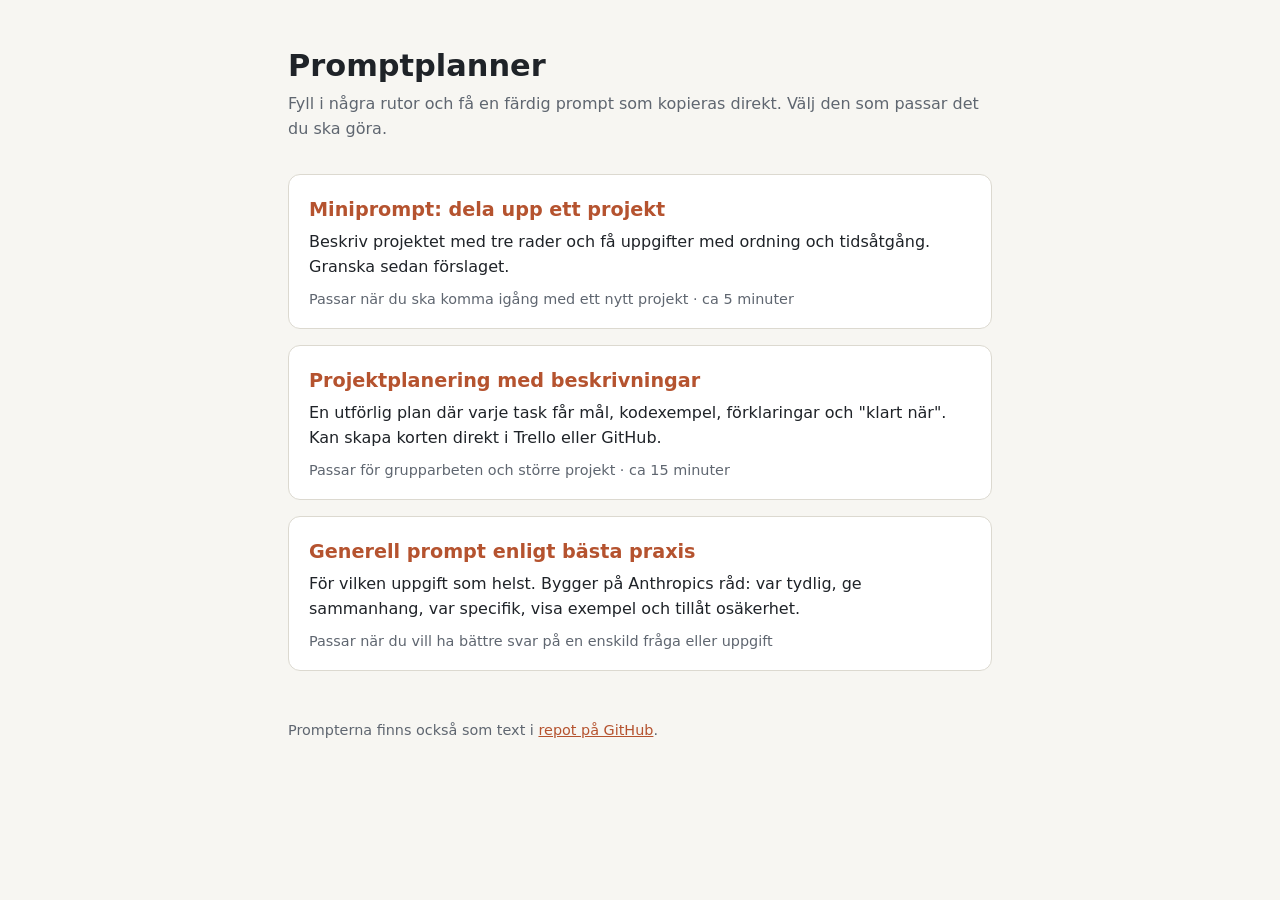
==== docs/index.html @ f5efc2ca "Promptplanner på GitHub Pages Startsida där man väljer prompt, och tre generatorer som bygger en fär" ====
<!doctype html>
<html lang="sv">
<head>
  <meta charset="utf-8">
  <meta name="viewport" content="width=device-width, initial-scale=1">
  <title>Promptplanner</title>
  <meta name="description" content="Fyll i några rutor och få en färdig prompt att klistra in i din AI.">
  <link rel="stylesheet" href="assets/style.css">
</head>
<body>
  <main class="wrap">
    <h1>Promptplanner</h1>
    <p class="lead">Fyll i några rutor och få en färdig prompt som kopieras direkt. Välj den som passar det du ska göra.</p>

    <div class="cards">
      <a class="card" href="miniprompt.html">
        <h2>Miniprompt: dela upp ett projekt</h2>
        <p>Beskriv projektet med tre rader och få uppgifter med ordning och tidsåtgång. Granska sedan förslaget.</p>
        <p class="meta">Passar när du ska komma igång med ett nytt projekt · ca 5 minuter</p>
      </a>

      <a class="card" href="planering.html">
        <h2>Projektplanering med beskrivningar</h2>
        <p>En utförlig plan där varje task får mål, kodexempel, förklaringar och "klart när". Kan skapa korten direkt i Trello eller GitHub.</p>
        <p class="meta">Passar för grupparbeten och större projekt · ca 15 minuter</p>
      </a>

      <a class="card" href="prompt.html">
        <h2>Generell prompt enligt bästa praxis</h2>
        <p>För vilken uppgift som helst. Bygger på Anthropics råd: var tydlig, ge sammanhang, var specifik, visa exempel och tillåt osäkerhet.</p>
        <p class="meta">Passar när du vill ha bättre svar på en enskild fråga eller uppgift</p>
      </a>
    </div>

    <footer>
      Prompterna finns också som text i
      <a href="https://github.com/marcusjobb/clo26-csharp-trello-klient/tree/main/docs">repot på GitHub</a>.
    </footer>
  </main>
</body>
</html>
---- docs/assets/style.css ----
/* ---------- Färger: ljust tema som standard, mörkt om systemet vill ---------- */
:root {
  --bg: #f7f6f2;
  --surface: #ffffff;
  --text: #1f2328;
  --muted: #5f6670;
  --border: #dcd9d0;
  --accent: #b5532f;
  --accent-text: #ffffff;
  --focus: #2f6fb5;
  --ok: #2e7d4f;
  --error: #b3261e;
  --code-bg: #f1efe8;
  color-scheme: light;
}

@media (prefers-color-scheme: dark) {
  :root {
    --bg: #17181a;
    --surface: #212226;
    --text: #e8e6e1;
    --muted: #a3a6ad;
    --border: #3a3c42;
    --accent: #e07a52;
    --accent-text: #17181a;
    --focus: #7fb0ea;
    --ok: #6cc28f;
    --error: #f08a80;
    --code-bg: #1b1c1f;
    color-scheme: dark;
  }
}

* { box-sizing: border-box; }

body {
  margin: 0;
  background: var(--bg);
  color: var(--text);
  font: 16px/1.55 system-ui, -apple-system, "Segoe UI", Roboto, sans-serif;
}

.wrap {
  max-width: 46rem;
  margin: 0 auto;
  padding: 2.5rem 1rem 4rem;
}

h1 { font-size: 1.9rem; line-height: 1.2; margin: 0.5rem 0 0.5rem; }
h2 { font-size: 1.2rem; margin: 2rem 0 0.75rem; }
.lead { color: var(--muted); margin: 0 0 2rem; }
a { color: var(--accent); }
.back { text-decoration: none; font-size: 0.95rem; }
code { background: var(--code-bg); padding: 0.1em 0.35em; border-radius: 4px; font-size: 0.92em; }

/* ---------- Startsidans kort ---------- */
.cards { display: grid; gap: 1rem; }

.card {
  display: block;
  background: var(--surface);
  border: 1px solid var(--border);
  border-radius: 12px;
  padding: 1.25rem 1.25rem 1.1rem;
  color: inherit;
  text-decoration: none;
  transition: border-color 0.15s, transform 0.15s;
}
.card:hover, .card:focus-visible { border-color: var(--accent); transform: translateY(-2px); }
.card h2 { margin: 0 0 0.35rem; color: var(--accent); }
.card p { margin: 0 0 0.5rem; }
.card .meta { color: var(--muted); font-size: 0.9rem; margin: 0; }

/* ---------- Formulär ---------- */
.field { margin-bottom: 1.25rem; }

.field label { display: block; font-weight: 600; margin-bottom: 0.2rem; }
.field .hint { display: block; color: var(--muted); font-size: 0.9rem; margin-bottom: 0.4rem; }
.field .req { color: var(--accent); }

input[type="text"], textarea, select {
  width: 100%;
  font: inherit;
  color: var(--text);
  background: var(--surface);
  border: 1px solid var(--border);
  border-radius: 8px;
  padding: 0.6rem 0.75rem;
}
textarea { min-height: 5.5rem; resize: vertical; }
input:focus, textarea:focus, select:focus, button:focus-visible {
  outline: 2px solid var(--focus);
  outline-offset: 1px;
}
.invalid { border-color: var(--error) !important; }

.check { display: flex; gap: 0.6rem; align-items: flex-start; font-weight: 400 !important; }
.check input { margin-top: 0.35rem; width: 1.05rem; height: 1.05rem; flex: none; }

.actions { display: flex; flex-wrap: wrap; gap: 0.6rem; margin-top: 1.5rem; }

button {
  font: inherit;
  font-weight: 600;
  border-radius: 8px;
  padding: 0.65rem 1.1rem;
  border: 1px solid var(--border);
  background: var(--surface);
  color: var(--text);
  cursor: pointer;
}
button.primary { background: var(--accent); border-color: var(--accent); color: var(--accent-text); }
button:hover { filter: brightness(1.07); }

/* ---------- Resultat ---------- */
#output {
  font: 0.92rem/1.5 ui-monospace, "Cascadia Code", Consolas, monospace;
  background: var(--code-bg);
  min-height: 12rem;
  white-space: pre-wrap;
}
#status { margin: 0 0 0.6rem; font-weight: 600; min-height: 1.5em; }
#status.ok { color: var(--ok); }
#status.error { color: var(--error); }

/* ---------- Infoblock ---------- */
.box {
  background: var(--surface);
  border: 1px solid var(--border);
  border-radius: 12px;
  padding: 1rem 1.25rem;
  margin: 1.5rem 0;
}
.box h2 { margin-top: 0; }
.box ul { padding-left: 1.2rem; margin: 0.5rem 0 0; }
.box li { margin-bottom: 0.35rem; }
details summary { cursor: pointer; font-weight: 600; }

footer { margin-top: 3rem; color: var(--muted); font-size: 0.9rem; }
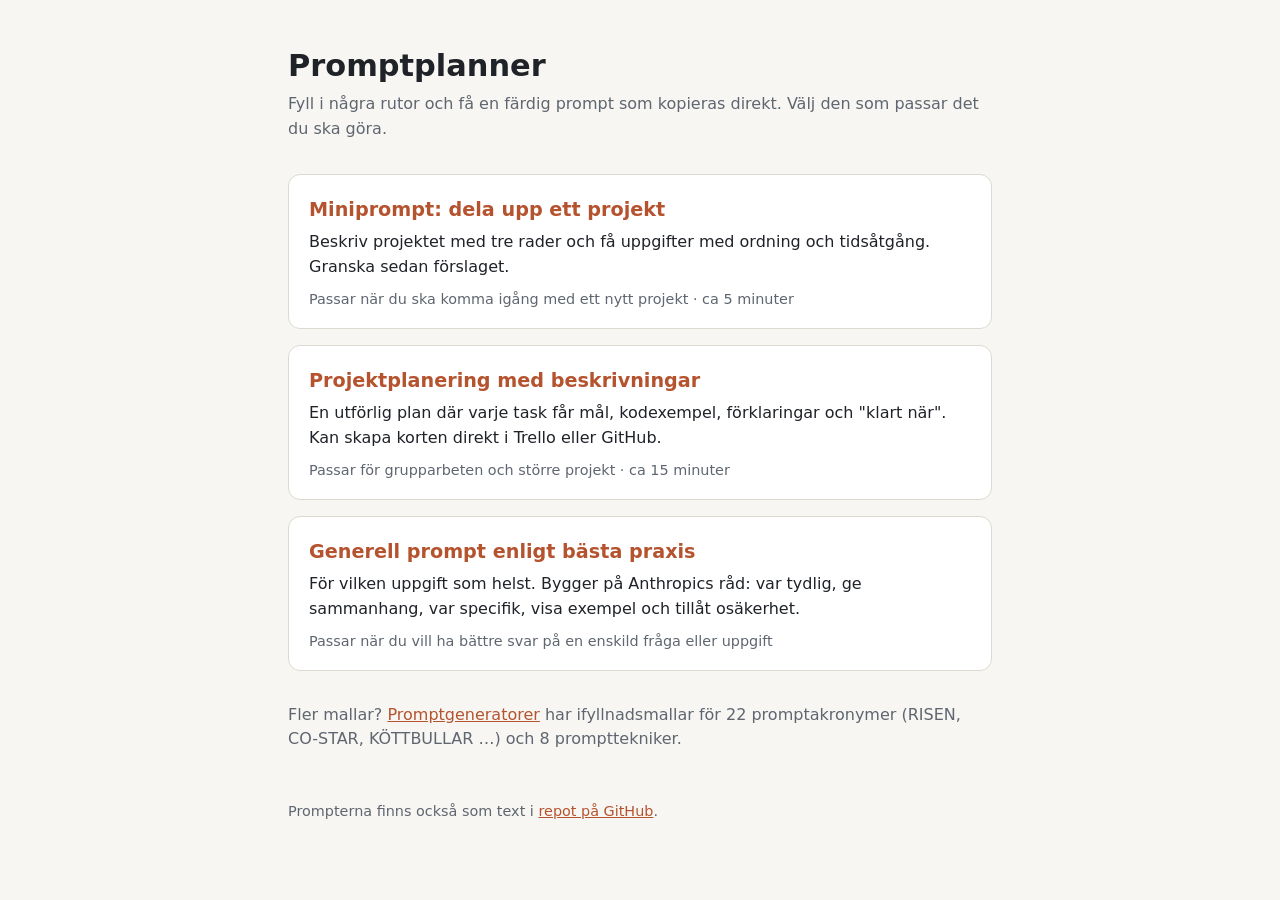
==== commit f0f944a6: "Länka till promptgeneratorerna för AI-kursen Co-Authored-By: Claude Opus 5.5 <noreply@anthropic.com>" ====
--- a/docs/index.html
+++ b/docs/index.html
@@ -32,6 +32,8 @@
       </a>
     </div>
 
+    <p class="lead" style="margin-top:2rem">Fler mallar? <a href="https://marcusjobb.github.io/ai-promptgeneratorer/">Promptgeneratorer</a> har ifyllnadsmallar för 22 promptakronymer (RISEN, CO-STAR, KÖTTBULLAR …) och 8 prompttekniker.</p>
+
     <footer>
       Prompterna finns också som text i
       <a href="https://github.com/marcusjobb/clo26-csharp-trello-klient/tree/main/docs">repot på GitHub</a>.
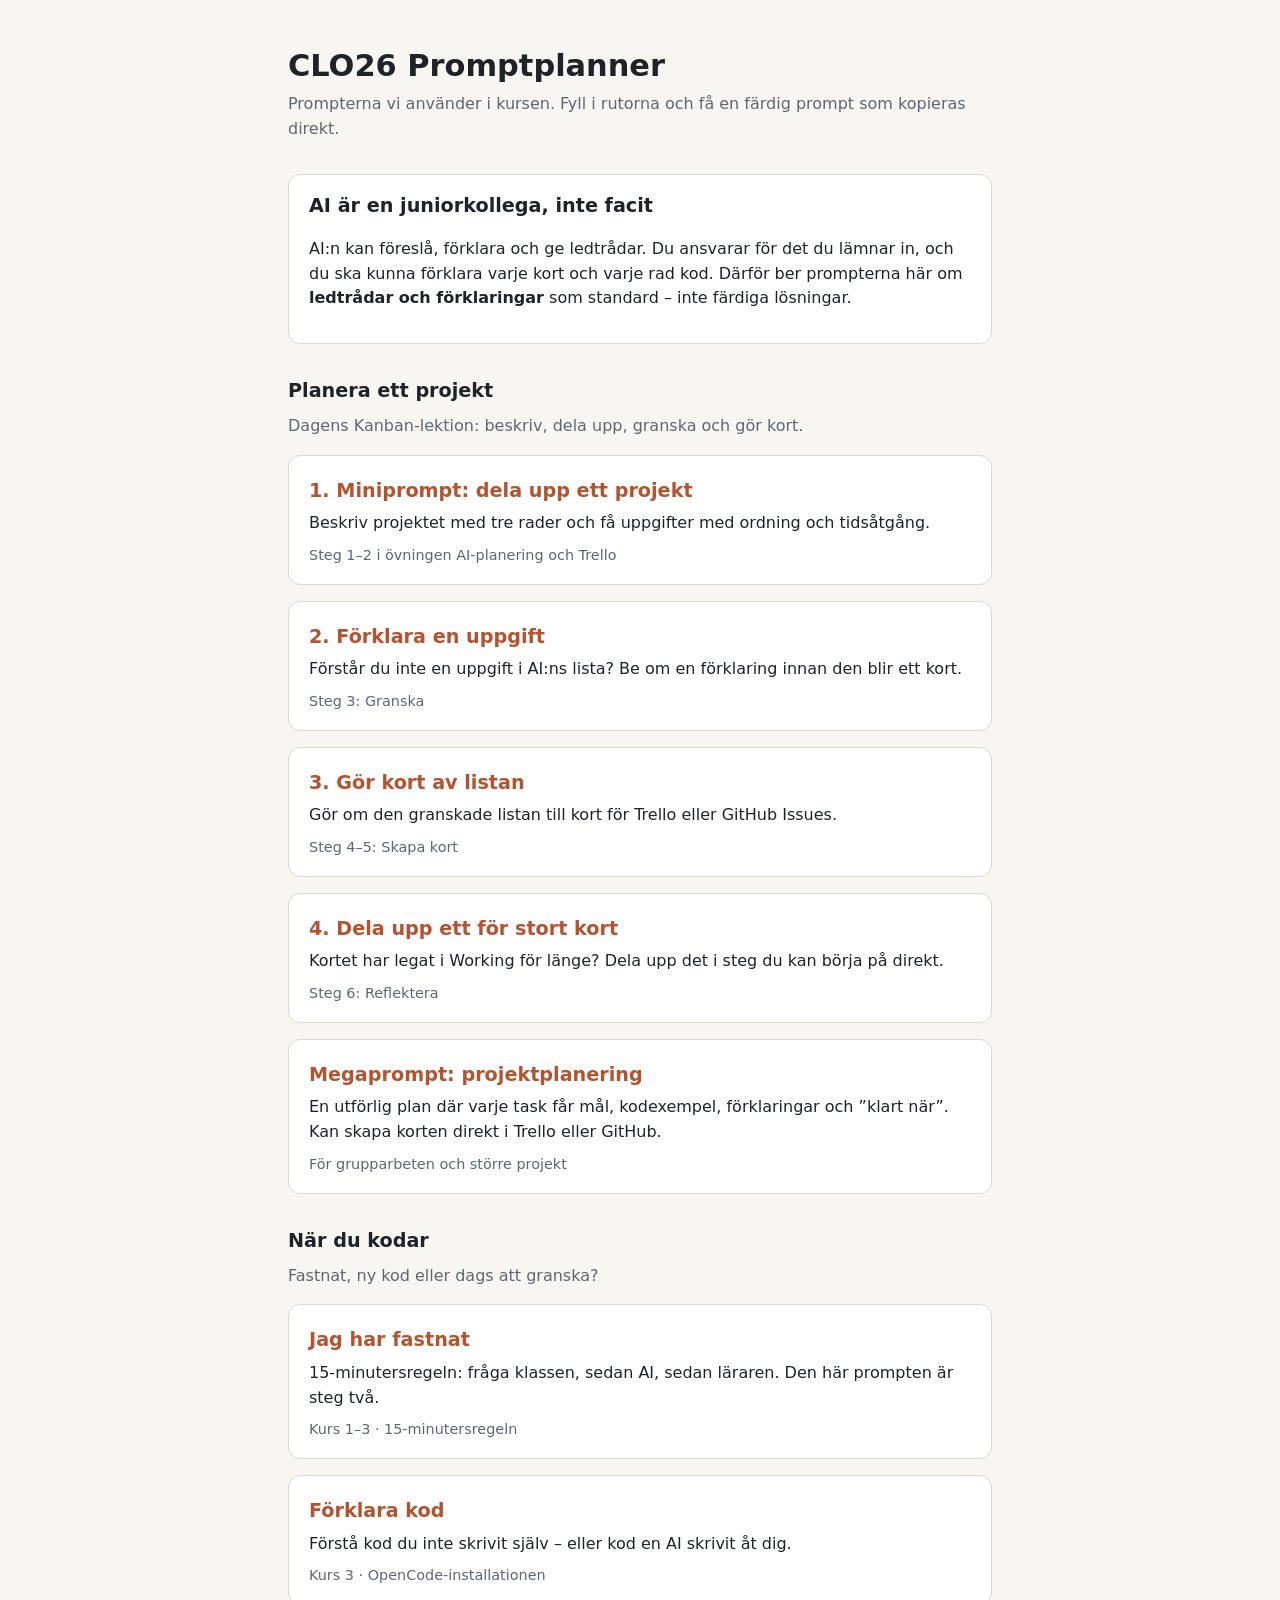
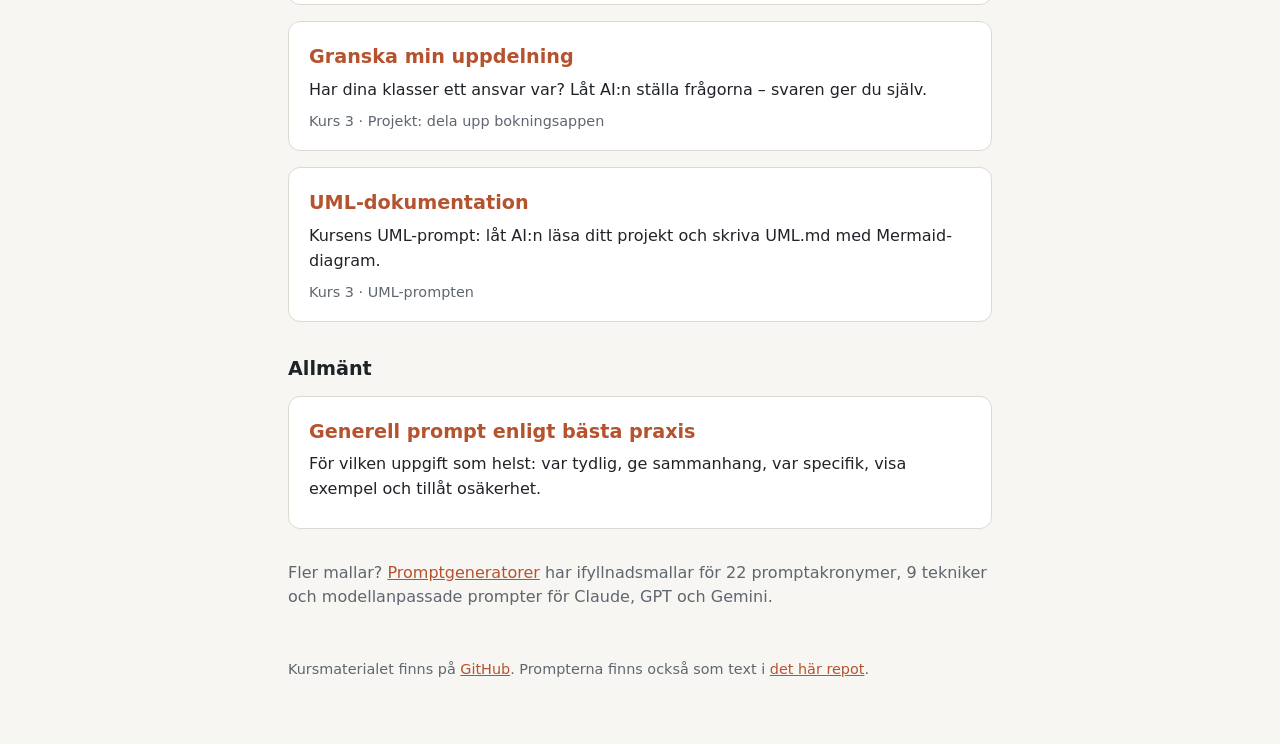
==== commit ad36ad04: "CLO26-kursprompter i promptplannern Sju nya prompter från kursmaterialet (det studenterna fått i kur" ====
--- a/docs/index.html
+++ b/docs/index.html
@@ -3,41 +3,83 @@
 <head>
   <meta charset="utf-8">
   <meta name="viewport" content="width=device-width, initial-scale=1">
-  <title>Promptplanner</title>
-  <meta name="description" content="Fyll i några rutor och få en färdig prompt att klistra in i din AI.">
+  <title>CLO26 Promptplanner</title>
+  <meta name="description" content="Kursens prompter som ifyllnadsmallar – fyll i rutorna och få en färdig prompt.">
   <link rel="stylesheet" href="assets/style.css">
 </head>
 <body>
   <main class="wrap">
-    <h1>Promptplanner</h1>
-    <p class="lead">Fyll i några rutor och få en färdig prompt som kopieras direkt. Välj den som passar det du ska göra.</p>
+    <h1>CLO26 Promptplanner</h1>
+    <p class="lead">Prompterna vi använder i kursen. Fyll i rutorna och få en färdig prompt som kopieras direkt.</p>
 
+    <section class="box">
+      <h2>AI är en juniorkollega, inte facit</h2>
+      <p>AI:n kan föreslå, förklara och ge ledtrådar. Du ansvarar för det du lämnar in, och du ska kunna förklara varje kort och varje rad kod. Därför ber prompterna här om <strong>ledtrådar och förklaringar</strong> som standard – inte färdiga lösningar.</p>
+    </section>
+
+    <h2>Planera ett projekt</h2>
+    <p class="muted">Dagens Kanban-lektion: beskriv, dela upp, granska och gör kort.</p>
     <div class="cards">
       <a class="card" href="miniprompt.html">
-        <h2>Miniprompt: dela upp ett projekt</h2>
-        <p>Beskriv projektet med tre rader och få uppgifter med ordning och tidsåtgång. Granska sedan förslaget.</p>
-        <p class="meta">Passar när du ska komma igång med ett nytt projekt · ca 5 minuter</p>
+        <h2>1. Miniprompt: dela upp ett projekt</h2>
+        <p>Beskriv projektet med tre rader och få uppgifter med ordning och tidsåtgång.</p>
+        <p class="meta">Steg 1–2 i övningen AI-planering och Trello</p>
       </a>
-
+      <a class="card" href="kurs.html?id=forklara-uppgift">
+        <h2>2. Förklara en uppgift</h2>
+        <p>Förstår du inte en uppgift i AI:ns lista? Be om en förklaring innan den blir ett kort.</p>
+        <p class="meta">Steg 3: Granska</p>
+      </a>
+      <a class="card" href="kurs.html?id=kanban-kort">
+        <h2>3. Gör kort av listan</h2>
+        <p>Gör om den granskade listan till kort för Trello eller GitHub Issues.</p>
+        <p class="meta">Steg 4–5: Skapa kort</p>
+      </a>
+      <a class="card" href="kurs.html?id=dela-upp-kort">
+        <h2>4. Dela upp ett för stort kort</h2>
+        <p>Kortet har legat i Working för länge? Dela upp det i steg du kan börja på direkt.</p>
+        <p class="meta">Steg 6: Reflektera</p>
+      </a>
       <a class="card" href="planering.html">
-        <h2>Projektplanering med beskrivningar</h2>
-        <p>En utförlig plan där varje task får mål, kodexempel, förklaringar och "klart när". Kan skapa korten direkt i Trello eller GitHub.</p>
-        <p class="meta">Passar för grupparbeten och större projekt · ca 15 minuter</p>
-      </a>
-
-      <a class="card" href="prompt.html">
-        <h2>Generell prompt enligt bästa praxis</h2>
-        <p>För vilken uppgift som helst. Bygger på Anthropics råd: var tydlig, ge sammanhang, var specifik, visa exempel och tillåt osäkerhet.</p>
-        <p class="meta">Passar när du vill ha bättre svar på en enskild fråga eller uppgift</p>
+        <h2>Megaprompt: projektplanering</h2>
+        <p>En utförlig plan där varje task får mål, kodexempel, förklaringar och ”klart när”. Kan skapa korten direkt i Trello eller GitHub.</p>
+        <p class="meta">För grupparbeten och större projekt</p>
       </a>
     </div>
 
-    <p class="lead" style="margin-top:2rem">Fler mallar? <a href="https://marcusjobb.github.io/ai-promptgeneratorer/">Promptgeneratorer</a> har ifyllnadsmallar för 22 promptakronymer (RISEN, CO-STAR, KÖTTBULLAR …) och 8 prompttekniker.</p>
+    <h2>När du kodar</h2>
+    <p class="muted">Fastnat, ny kod eller dags att granska?</p>
+    <div class="cards" id="koda"></div>
+
+    <h2>Allmänt</h2>
+    <div class="cards">
+      <a class="card" href="prompt.html">
+        <h2>Generell prompt enligt bästa praxis</h2>
+        <p>För vilken uppgift som helst: var tydlig, ge sammanhang, var specifik, visa exempel och tillåt osäkerhet.</p>
+      </a>
+    </div>
+
+    <p class="lead" style="margin-top:2rem">Fler mallar? <a href="https://marcusjobb.github.io/ai-promptgeneratorer/">Promptgeneratorer</a> har ifyllnadsmallar för 22 promptakronymer, 9 tekniker och modellanpassade prompter för Claude, GPT och Gemini.</p>
 
     <footer>
-      Prompterna finns också som text i
-      <a href="https://github.com/marcusjobb/clo26-csharp-trello-klient/tree/main/docs">repot på GitHub</a>.
+      Kursmaterialet finns på <a href="https://github.com/marcusjobb/YRGO-CLO26-HT26Kursmaterial">GitHub</a>.
+      Prompterna finns också som text i <a href="https://github.com/marcusjobb/clo26-csharp-trello-klient/tree/main/docs">det här repot</a>.
     </footer>
   </main>
+
+  <script src="assets/kursprompter.js"></script>
+  <script>
+    // Korten under "När du kodar" byggs från kursprompter.js
+    for (const p of COURSE_PROMPTS.filter((x) => x.group === "koda")) {
+      const a = document.createElement("a");
+      a.className = "card";
+      a.href = `kurs.html?id=${p.id}`;
+      a.innerHTML = "<h2></h2><p></p><p class='meta'></p>";
+      a.querySelector("h2").textContent = p.title;
+      a.querySelector("p").textContent = p.tagline;
+      a.querySelector(".meta").textContent = p.source.name;
+      document.getElementById("koda").appendChild(a);
+    }
+  </script>
 </body>
 </html>
--- a/docs/assets/style.css
+++ b/docs/assets/style.css
@@ -137,3 +137,6 @@
 details summary { cursor: pointer; font-weight: 600; }
 
 footer { margin-top: 3rem; color: var(--muted); font-size: 0.9rem; }
+
+.muted { color: var(--muted); margin-top: -0.25rem; }
+.source { color: var(--muted); font-size: 0.9rem; margin-bottom: 0; }
